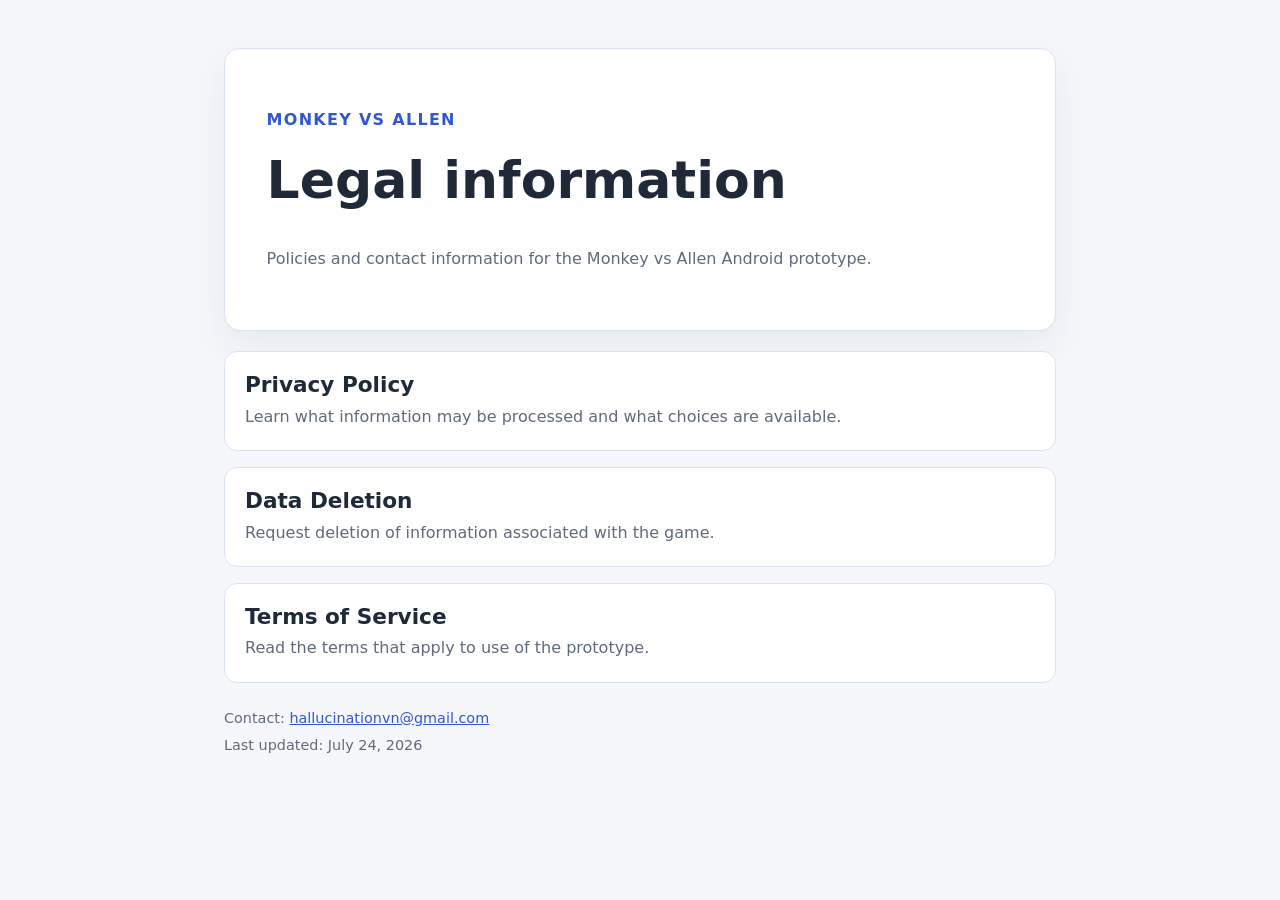
==== index.html @ 1006fce1 "docs: publish Monkey vs Allen legal pages" ====
<!doctype html>
<html lang="en">
<head>
  <meta charset="utf-8">
  <meta name="viewport" content="width=device-width, initial-scale=1">
  <title>Monkey vs Allen — Legal Information</title>
  <meta name="description" content="Privacy, data deletion, and terms for Monkey vs Allen.">
  <link rel="stylesheet" href="styles.css">
</head>
<body>
  <main>
    <header>
      <p class="eyebrow">Monkey vs Allen</p>
      <h1>Legal information</h1>
      <p class="lede">Policies and contact information for the Monkey vs Allen Android prototype.</p>
    </header>

    <nav aria-label="Legal documents">
      <a class="card" href="privacy.html">
        <h2>Privacy Policy</h2>
        <p>Learn what information may be processed and what choices are available.</p>
      </a>
      <a class="card" href="data-deletion.html">
        <h2>Data Deletion</h2>
        <p>Request deletion of information associated with the game.</p>
      </a>
      <a class="card" href="terms.html">
        <h2>Terms of Service</h2>
        <p>Read the terms that apply to use of the prototype.</p>
      </a>
    </nav>

    <footer>
      <p>Contact: <a href="mailto:hallucinationvn@gmail.com">hallucinationvn@gmail.com</a></p>
      <p>Last updated: July 24, 2026</p>
    </footer>
  </main>
</body>
</html>
---- styles.css ----
:root {
  color-scheme: light;
  --background: #f5f7fb;
  --surface: #ffffff;
  --text: #1f2937;
  --muted: #5f6b7a;
  --accent: #3157d5;
  --accent-dark: #203fa8;
  --border: #dbe2ef;
}

* {
  box-sizing: border-box;
}

body {
  margin: 0;
  background: var(--background);
  color: var(--text);
  font-family: system-ui, -apple-system, BlinkMacSystemFont, "Segoe UI", sans-serif;
  font-size: 1rem;
  line-height: 1.65;
}

main {
  width: min(92%, 52rem);
  margin: 0 auto;
  padding: 3rem 0;
}

header,
article {
  background: var(--surface);
  border: 0.0625rem solid var(--border);
  border-radius: 1rem;
  padding: clamp(1.5rem, 5%, 3rem);
  box-shadow: 0 1rem 2.5rem rgba(31, 41, 55, 0.07);
}

h1,
h2 {
  line-height: 1.2;
}

h1 {
  margin-top: 0;
  font-size: clamp(2rem, 6vw, 3.25rem);
}

h2 {
  margin-top: 2rem;
  font-size: 1.35rem;
}

a {
  color: var(--accent);
}

a:hover,
a:focus-visible {
  color: var(--accent-dark);
}

.eyebrow {
  color: var(--accent);
  font-weight: 700;
  letter-spacing: 0.08em;
  text-transform: uppercase;
}

.lede,
.meta {
  color: var(--muted);
}

nav {
  display: grid;
  gap: 1rem;
  margin-top: 1.25rem;
}

.card {
  display: block;
  background: var(--surface);
  border: 0.0625rem solid var(--border);
  border-radius: 0.8rem;
  padding: 1.25rem;
  color: var(--text);
  text-decoration: none;
}

.card:hover,
.card:focus-visible {
  border-color: var(--accent);
  color: var(--text);
}

.card h2 {
  margin: 0 0 0.35rem;
}

.card p {
  margin: 0;
  color: var(--muted);
}

.back {
  display: inline-block;
  margin-bottom: 1rem;
}

li + li {
  margin-top: 0.5rem;
}

footer {
  margin-top: 1.5rem;
  color: var(--muted);
  font-size: 0.9rem;
}

footer p {
  margin: 0.2rem 0;
}
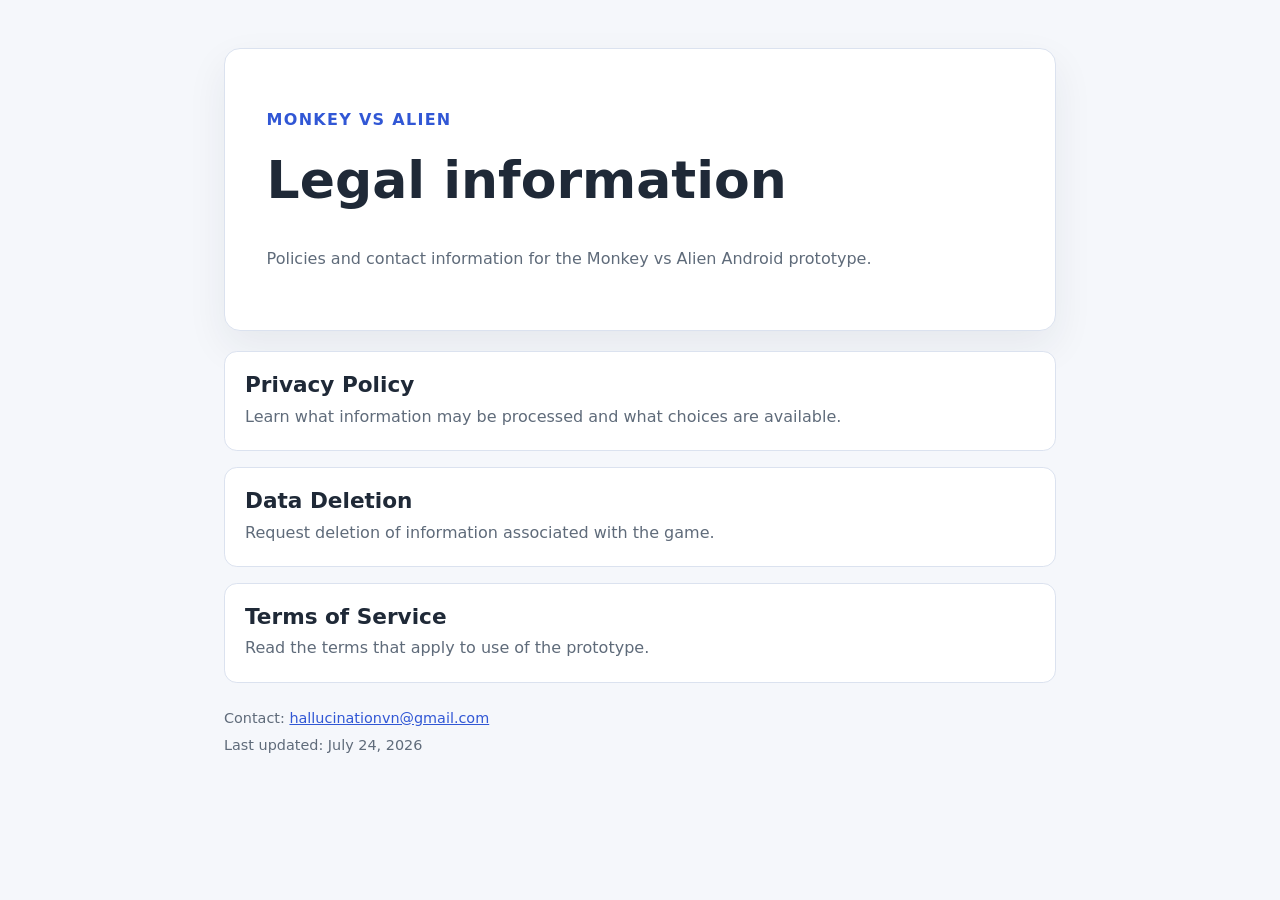
==== commit 82b28d07: "docs: describe the Godot build, which collects no data, and rename to Monkey vs Alien Co-Authored-By" ====
--- a/index.html
+++ b/index.html
@@ -3,16 +3,16 @@
 <head>
   <meta charset="utf-8">
   <meta name="viewport" content="width=device-width, initial-scale=1">
-  <title>Monkey vs Allen — Legal Information</title>
-  <meta name="description" content="Privacy, data deletion, and terms for Monkey vs Allen.">
+  <title>Monkey vs Alien — Legal Information</title>
+  <meta name="description" content="Privacy, data deletion, and terms for Monkey vs Alien.">
   <link rel="stylesheet" href="styles.css">
 </head>
 <body>
   <main>
     <header>
-      <p class="eyebrow">Monkey vs Allen</p>
+      <p class="eyebrow">Monkey vs Alien</p>
       <h1>Legal information</h1>
-      <p class="lede">Policies and contact information for the Monkey vs Allen Android prototype.</p>
+      <p class="lede">Policies and contact information for the Monkey vs Alien Android prototype.</p>
     </header>
 
     <nav aria-label="Legal documents">
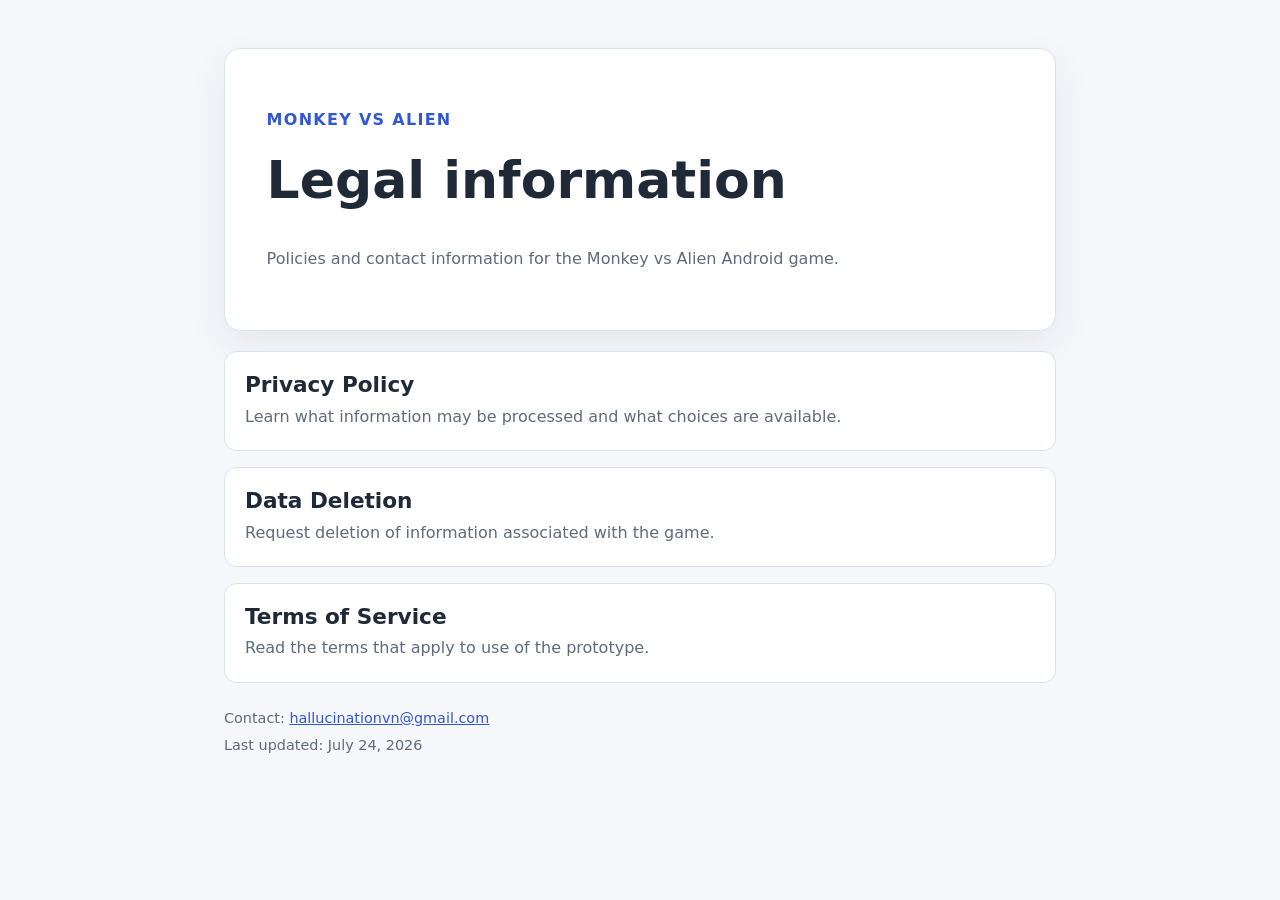
==== commit c10b3fd5: "docs: describe the current game in the terms and drop the prototype wording Co-Authored-By: Claude O" ====
--- a/index.html
+++ b/index.html
@@ -12,7 +12,7 @@
     <header>
       <p class="eyebrow">Monkey vs Alien</p>
       <h1>Legal information</h1>
-      <p class="lede">Policies and contact information for the Monkey vs Alien Android prototype.</p>
+      <p class="lede">Policies and contact information for the Monkey vs Alien Android game.</p>
     </header>
 
     <nav aria-label="Legal documents">
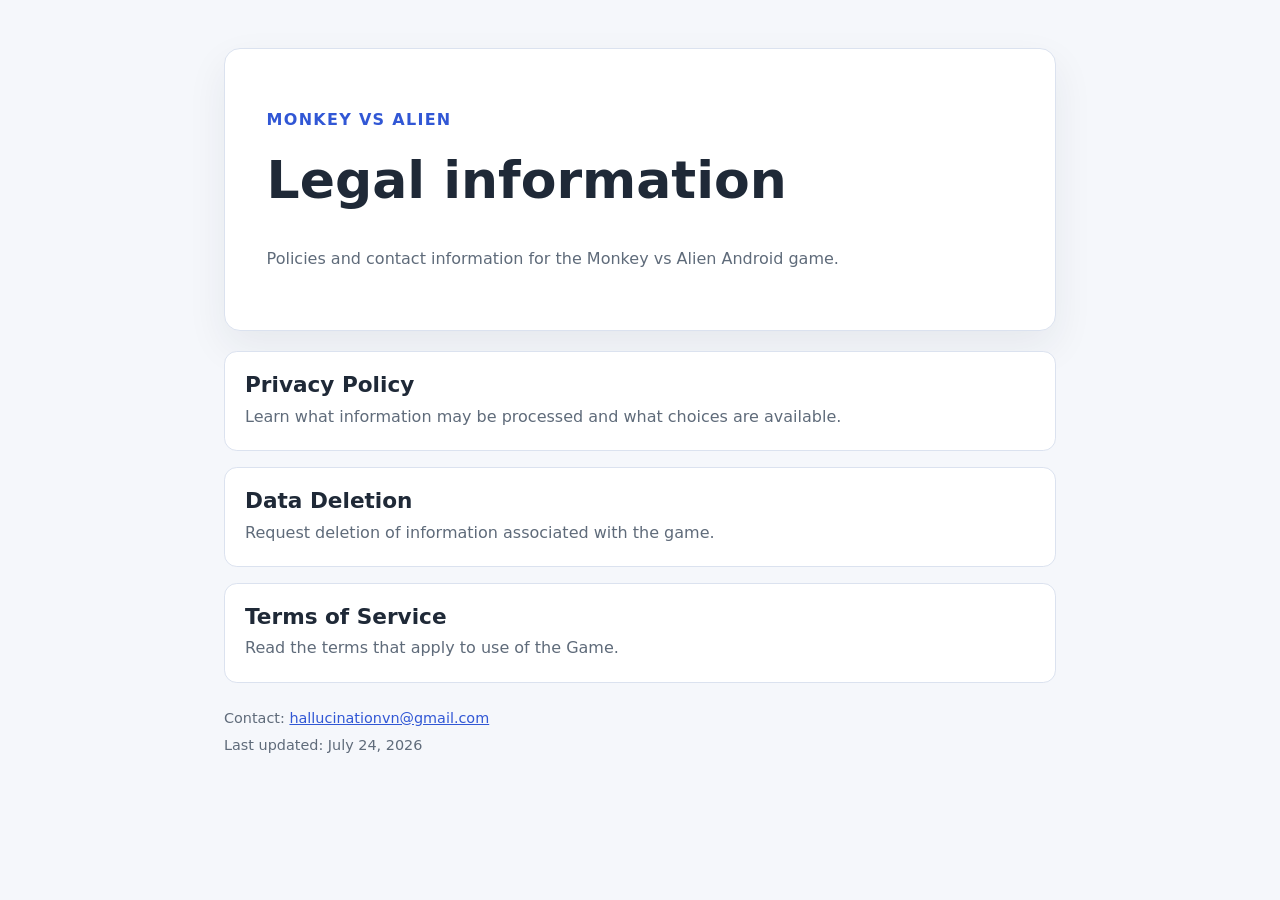
==== commit 89b2700e: "docs: call the game the Game on the index page Co-Authored-By: Claude Opus 5.5 <noreply@anthropic.co" ====
--- a/index.html
+++ b/index.html
@@ -26,7 +26,7 @@
       </a>
       <a class="card" href="terms.html">
         <h2>Terms of Service</h2>
-        <p>Read the terms that apply to use of the prototype.</p>
+        <p>Read the terms that apply to use of the Game.</p>
       </a>
     </nav>
 
